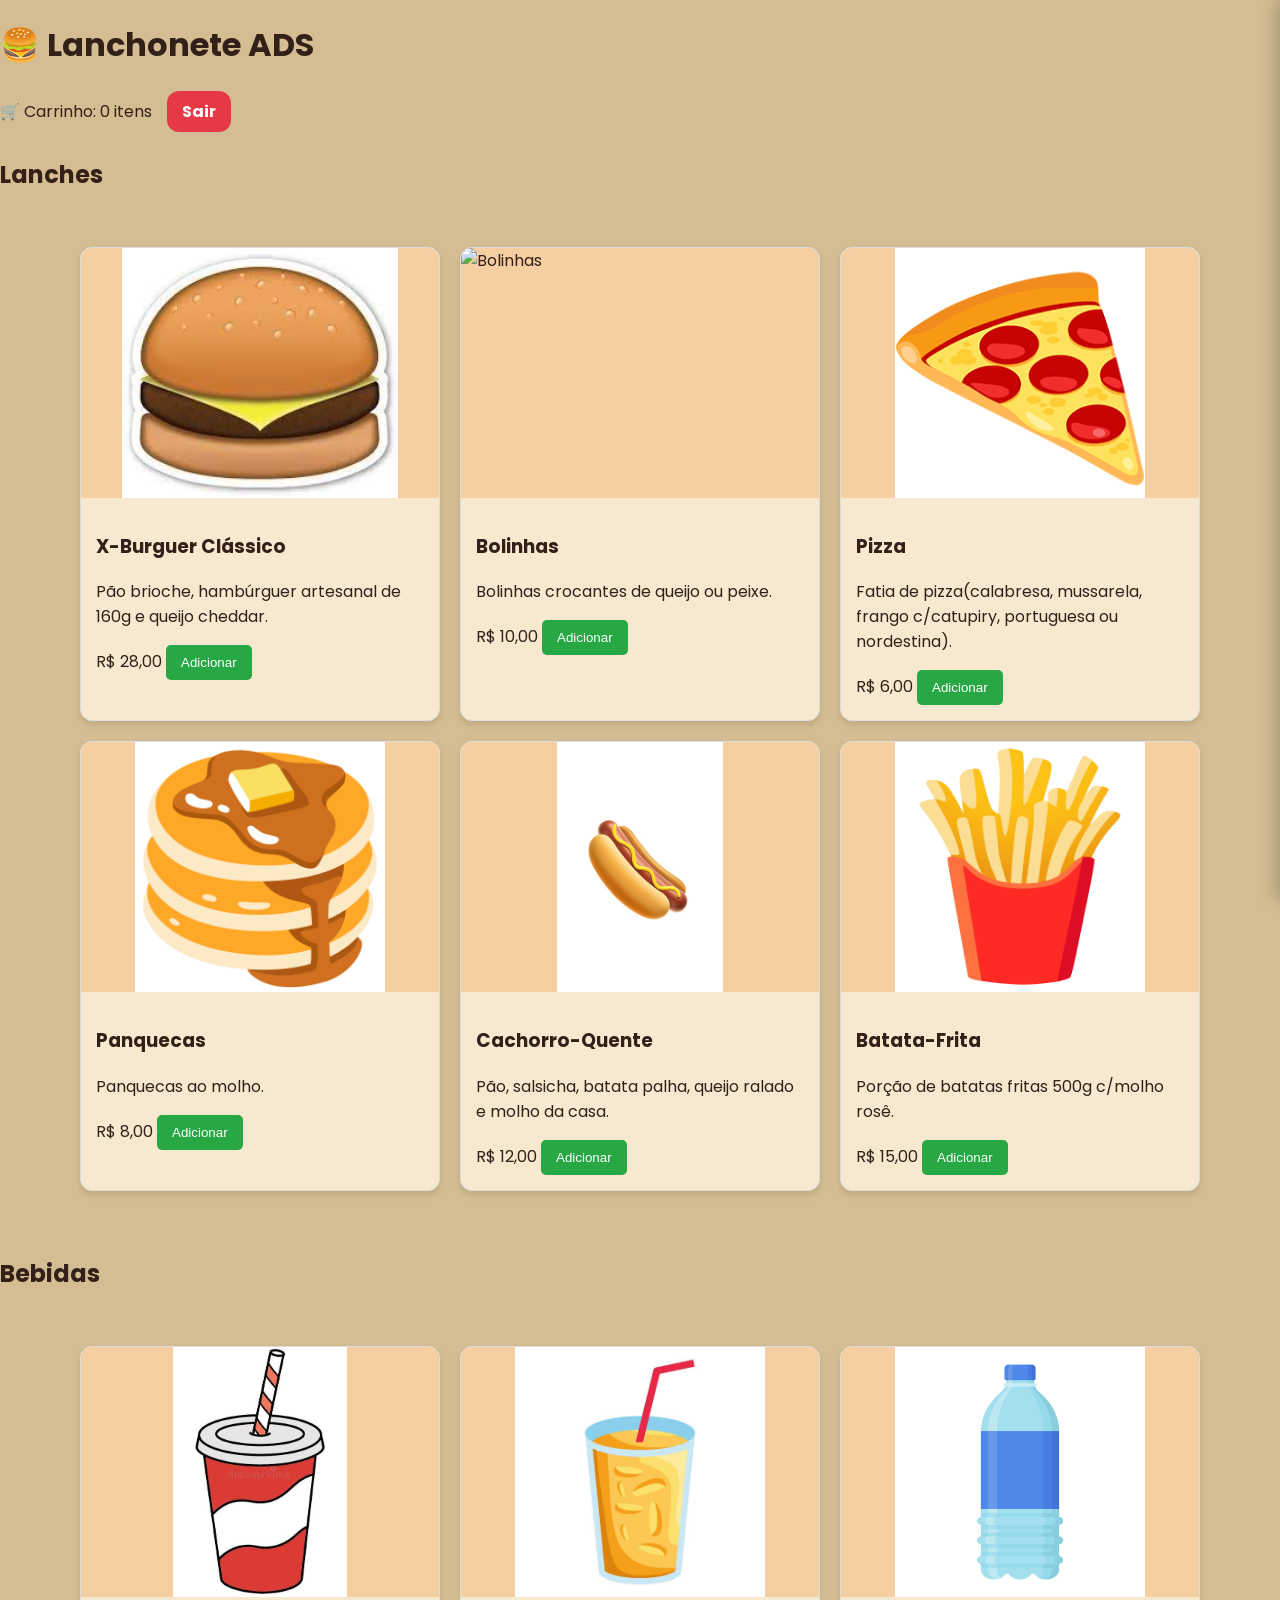
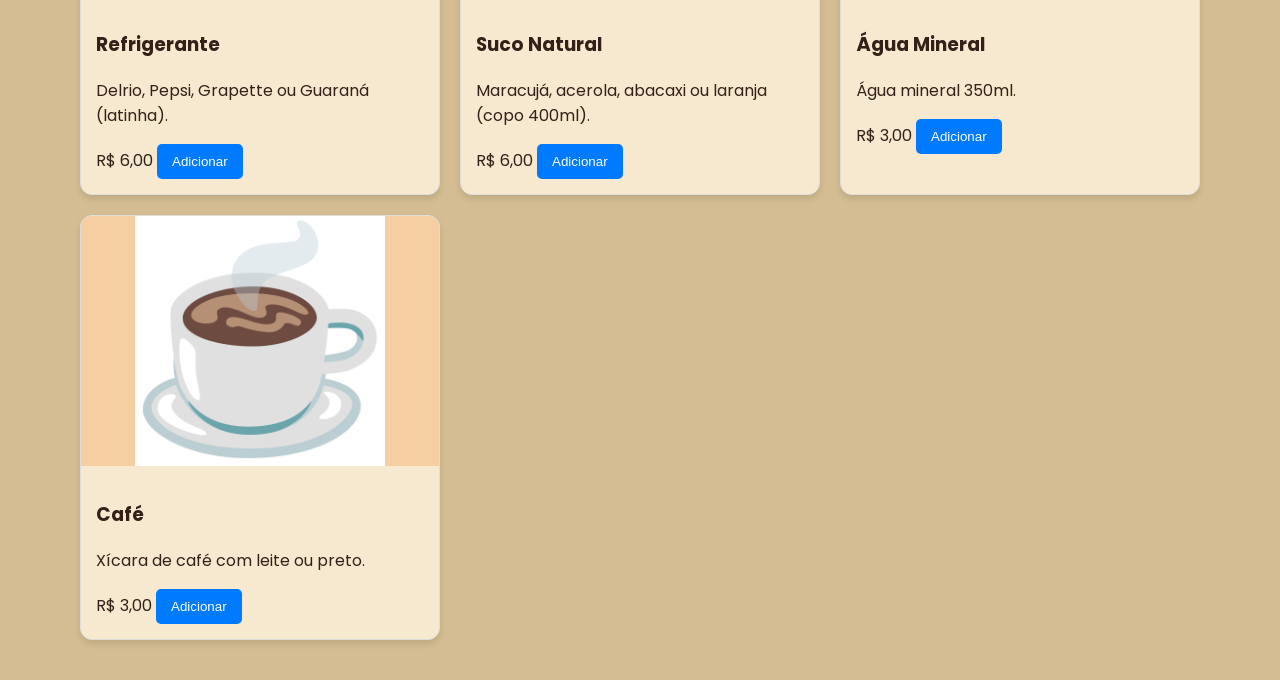
==== cardapio.html @ 3bb6f462 "Add files via upload" ====
<!DOCTYPE html>
<html lang="pt-BR">
<head>
    <meta charset="UTF-8">
    <meta name="viewport" content="width=device-width, initial-scale=1.0">
    <title>Lanchonete ADS</title>
    <link rel="stylesheet" href="estilos-cardapio.css">
</head>
<body>

    <header class="cabecalho">
        <h1>🍔 Lanchonete ADS</h1>
    
        <!-- Agrupamos os botões da direita em uma div para organizar melhor -->
        <div style="display: flex; gap: 15px; align-items: center;">
        
            <div class="info-carrinho" id="abrir-carrinho" style="cursor: pointer;">
                🛒 Carrinho: <span id="contador-itens">0</span> itens
            </div>

            <!-- NOVO CÓDIGO: Botão que aponta de volta para o index.html -->
            <a href="index.html" class="btn-sair">Sair</a>

        </div>
    </header>
    <main>
        <h2>Lanches</h2>

        <section class="vitrine-grid">
            <article class="card-produto">
                <img src="imagens/hamburguer.jpg" alt="X-Burguer Clássico"
                     class="imagem-produto">
                <div class="conteudo-card">
                    <h3>X-Burguer Clássico</h3>
                    <p>Pão brioche, hambúrguer artesanal de 160g e queijo cheddar.</p>
                    <span class="preco-destaque">R$ 28,00</span>
                    <button class="btn-adicionar"
                            data-nome="X-Burguer Clássico" data-preco="28">
                        Adicionar
                    </button>
                </div>
            </article>
       
            <article class="card-produto">
                <img src="imagens/Bolinhas.jpg" alt="Bolinhas"
                     class="imagem-produto">
                <div class="conteudo-card">
                    <h3>Bolinhas</h3>
                    <p>Bolinhas crocantes de queijo ou peixe.</p>
                    <span class="preco-destaque">R$ 10,00</span>
                    <button class="btn-adicionar"
                            data-nome="Bolinhas" data-preco="12">
                        Adicionar
                    </button>
                </div>
            </article>
           
            <article class="card-produto">
                <img src="imagens/pizza.jpg" alt="Pizza"
                     class="imagem-produto">
                <div class="conteudo-card">
                    <h3>Pizza</h3>
                    <p>Fatia de pizza(calabresa, mussarela, frango c/catupiry, portuguesa ou nordestina).</p>
                    <span class="preco-destaque">R$ 6,00</span>
                    <button class="btn-adicionar"
                            data-nome="Pizza" data-preco="6">
                        Adicionar
                    </button>
                </div>
            </article>
               
            <article class="card-produto">
                <img src="imagens/panquecas.jpg" alt="Panquecas"
                     class="imagem-produto">
                <div class="conteudo-card">
                    <h3>Panquecas</h3>
                    <p>Panquecas ao molho.</p>
                    <span class="preco-destaque">R$ 8,00</span>
                    <button class="btn-adicionar"
                            data-nome="Panquecas" data-preco="8">
                        Adicionar
                    </button>
                </div>
            </article>
        
            <article class="card-produto">
                <img src="imagens/hotdog.jpg" alt="Cachorro-Quente"
                     class="imagem-produto">
                <div class="conteudo-card">
                    <h3>Cachorro-Quente</h3>
                    <p>Pão, salsicha, batata palha, queijo ralado e molho da casa.</p>
                    <span class="preco-destaque">R$ 12,00</span>
                    <button class="btn-adicionar"
                            data-nome="Panquecas" data-preco="8">
                        Adicionar
                    </button>
                </div>
            </article>

            <article class="card-produto">
                <img src="imagens/batata.jpg" alt="Batata-Frita"
                     class="imagem-produto">
                <div class="conteudo-card">
                    <h3>Batata-Frita</h3>
                    <p>Porção de batatas fritas 500g c/molho rosê.</p>
                    <span class="preco-destaque">R$ 15,00</span>
                    <button class="btn-adicionar"
                            data-nome="Panquecas" data-preco="15">
                        Adicionar
                    </button>
                </div>
            </article>
       </section>
        
        <h2>Bebidas</h2>

        <section class="vitrine-grid grid-bebidas">
            <article class="card-produto">
                <img src="imagens/refrigerante.jpg" alt="Refrigerante"
                     class="imagem-produto">
                <div class="conteudo-card">
                    <h3>Refrigerante</h3>
                    <p>Delrio, Pepsi, Grapette ou Guaraná (latinha).</p>
                    <span class="preco-destaque">R$ 6,00</span>
                    <button class="btn-adicionar btn-bebida"
                            data-nome="Refrigerante" data-preco="6">
                        Adicionar
                    </button>
                </div>
            </article>

            <article class="card-produto">
                <img src="imagens/suco.jpg" alt="Suco Natural" class="imagem-produto">
                <div class="conteudo-card">
                    <h3>Suco Natural</h3>
                    <p>Maracujá, acerola, abacaxi ou laranja (copo 400ml).</p>
                    <span class="preco-destaque">R$ 6,00</span>
                    <button class="btn-adicionar btn-bebida"
                            data-nome="Suco Natural" data-preco="6">
                        Adicionar
                    </button>
                </div>
            </article>

            <article class="card-produto">
                <img src="imagens/agua.jpg" alt="Água Mineral"
                     class="imagem-produto">
                <div class="conteudo-card">
                    <h3>Água Mineral</h3>
                    <p>Água mineral 350ml.</p>
                    <span class="preco-destaque">R$ 3,00</span>
                    <button class="btn-adicionar btn-bebida"
                            data-nome="Água Mineral" data-preco="3">
                        Adicionar
                    </button>
                </div>
            </article>
        
            <article class="card-produto">
                <img src="imagens/cafe.jpg" alt="Café"
                     class="imagem-produto">
                <div class="conteudo-card">
                    <h3>Café</h3>
                    <p>Xícara de café com leite ou preto.</p>
                    <span class="preco-destaque">R$ 3,00</span>
                    <button class="btn-adicionar btn-bebida"
                            data-nome="Água Mineral" data-preco="3">
                        Adicionar
                    </button>
                </div>
            </article>        
        </section>
    </main>
    <!-- O Carrinho Lateral -->
    <aside id="sidebar-carrinho" class="carrinho-oculto">
        <div class="carrinho-cabecalho">
            <h2>Seu Pedido</h2>
            <button id="fechar-carrinho" class="btn-fechar">X</button>
        </div>
    
        <!-- Aqui os itens serão injetados pelo JS depois -->
        <ul id="lista-carrinho" class="carrinho-itens"></ul>

        <div class="carrinho-rodape">
            <h3>Total: R$ <span id="valor-total">0,00</span></h3>
            <button class="btn-finalizar">Finalizar Compra</button>
        </div>
    </aside>

    <script src="interacoes.js"></script>
</body>
</html>
---- estilos-cardapio.css ----
@import url('https://fonts.googleapis.com/css2?family=Poppins:wght@400;600&display=swap');

/* --- CONFIGURAÇÕES GERAIS --- */
:root {
    --cor-primaria: #d4bd92;
    --cor-secundaria: #f7deb0;
    --cor-fundo: #d4bd92;
    --cor-texto: #332018;
    --cor-card: #f7e9cf;
    --sombra-padrao: 0 4px 6px rgba(0, 0, 0, 0.1);
}

* {
    box-sizing: border-box;
}

body {
    font-family: 'Poppins', sans-serif;
    background-color: var(--cor-fundo);
    color: var(--cor-texto);
    margin: 0;
}

/* --- VITRINE DE PRODUTOS --- */
.vitrine-grid {
    display: grid;
    grid-template-columns: repeat(3, minmax(0, 1fr));
    gap: 20px;
    padding: 40px;
    max-width: 1200px;
    margin: 0 auto;
}

.card-produto {
    background-color: var(--cor-card);
    border: 1px solid #ddd;
    border-radius: 12px;
    overflow: hidden;
    box-shadow: var(--sombra-padrao);
    transition: transform 0.3s ease;
}

.card-produto:hover {
    transform: translateY(-8px);
}

/* Imagens padronizadas */
.imagem-produto {
    width: 100%;
    height: 250px;
    object-fit: contain;
    display: block;
    background-color: #f5cea1;
}

.conteudo-card {
    padding: 15px;
}

main h2 {
    margin: 25px 0 15px;
}

/* --- BOTÕES DE ADICIONAR --- */
.btn-adicionar {
    background-color: #28a745;
    color: white;
    border: none;
    padding: 10px 15px;
    border-radius: 5px;
    cursor: pointer;
}

.btn-adicionar:hover {
    background-color: #218838;
}

/* Botões das bebidas */
.btn-adicionar.btn-bebida {
    background-color: #007bff;
}

.btn-adicionar.btn-bebida:hover {
    background-color: #0056b3;
}

/* --- CARRINHO LATERAL --- */
#sidebar-carrinho {
    position: fixed;
    top: 0;
    right: 0;
    width: 350px;
    height: 100vh;
    background-color: var(--cor-card);
    box-shadow: -5px 0 15px rgba(0, 0, 0, 0.2);
    z-index: 1000;
    display: flex;
    flex-direction: column;
    transition: transform 0.4s ease-in-out;
}

/* Carrinho escondido */
.carrinho-oculto {
    transform: translateX(100%);
}

/* Carrinho visível */
.carrinho-aberto {
    transform: translateX(0);
}

/* Cabeçalho do carrinho */
.carrinho-cabecalho {
    display: flex;
    justify-content: space-between;
    align-items: center;
    padding: 20px;
    background-color: var(--cor-secundaria);
    color: #000;
}

.btn-fechar {
    background: transparent;
    color: #000;
    border: none;
    font-size: 1.5rem;
    font-weight: bold;
    cursor: pointer;
}

/* Lista de itens */
.carrinho-itens {
    padding: 20px;
    list-style: none;
    flex-grow: 1;
    overflow-y: auto;
}

.carrinho-itens li {
    padding: 15px 0;
    border-bottom: 1px solid #eee;
    color: var(--cor-texto);
    font-weight: 600;
}

/* Rodapé do carrinho */
.carrinho-rodape {
    padding: 20px;
    border-top: 2px solid #eee;
}

.btn-finalizar {
    width: 100%;
    padding: 15px;
    background-color: #15803d;
    color: white;
    border: none;
    border-radius: 6px;
    font-size: 1.1rem;
    font-weight: bold;
    cursor: pointer;
    margin-top: 15px;
}

.btn-finalizar:hover {
    background-color: #166534;
}

/* --- BOTÃO DE SAIR --- */
.btn-sair {
    color: white;
    text-decoration: none;
    font-weight: bold;
    background-color: #e63946;
    padding: 8px 15px;
    border-radius: 12px;
}

.btn-sair:hover {
    background-color: #d62828;
}

/* --- RESPONSIVIDADE --- */
@media (max-width: 768px) {
    .cabecalho {
        flex-direction: column;
        gap: 15px;
        text-align: center;
    }

    .vitrine-grid {
        grid-template-columns: repeat(2, minmax(0, 1fr));
        padding: 20px 15px;
        gap: 15px;
    }

    #sidebar-carrinho {
        width: 100%;
    }

    .imagem-produto {
        height: 200px;
    }
}

@media (max-width: 480px) {
    .vitrine-grid {
        grid-template-columns: 1fr;
    }

    .imagem-produto {
        height: 250px;
    }
}
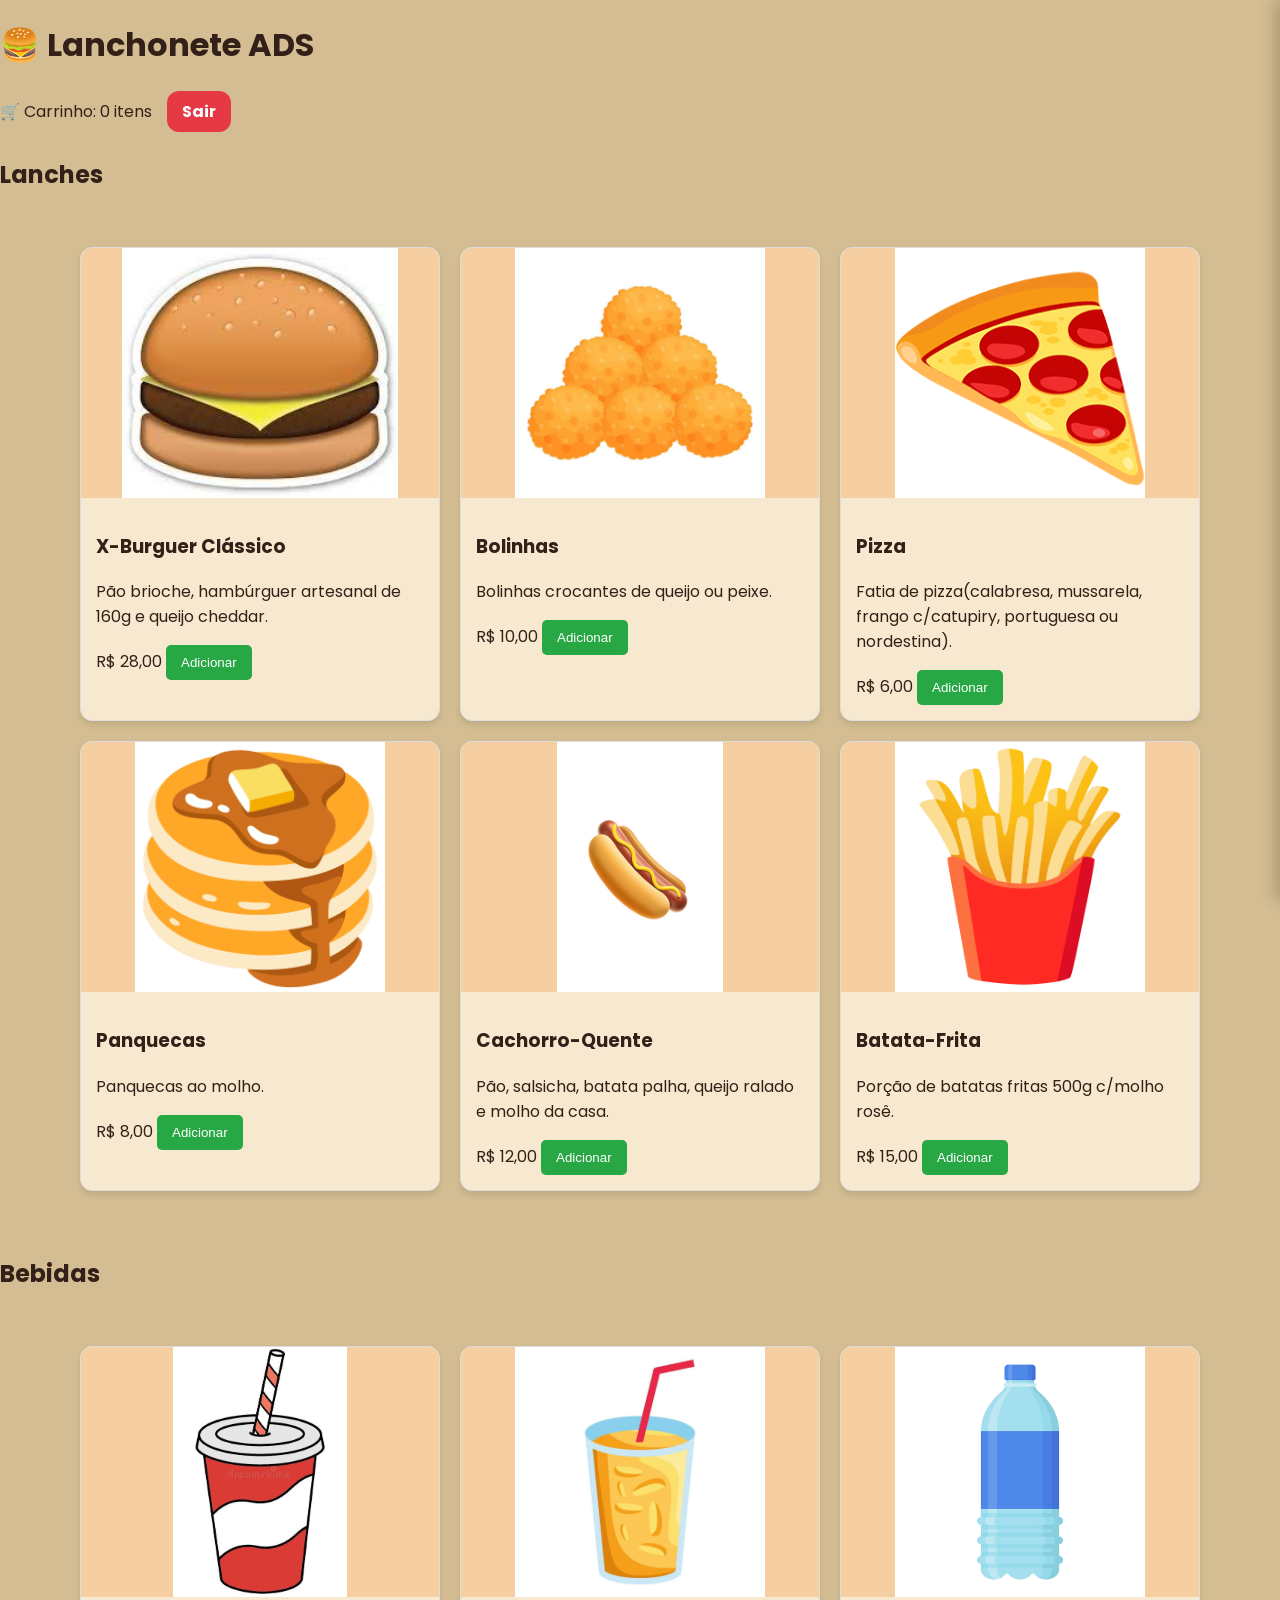
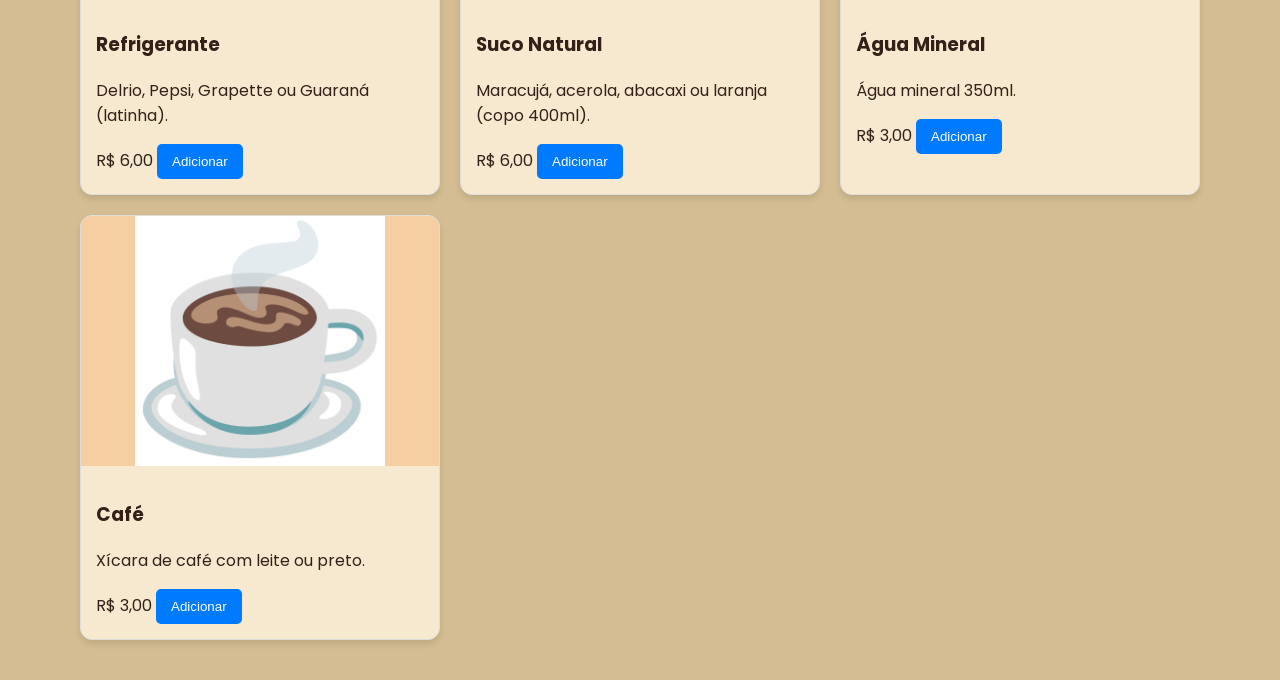
==== commit 4d62821e: "Add files via upload" ====
--- a/cardapio.html
+++ b/cardapio.html
@@ -43,7 +43,7 @@
             </article>
        
             <article class="card-produto">
-                <img src="imagens/Bolinhas.jpg" alt="Bolinhas"
+                <img src="imagens/bolinhas.jpg" alt="Bolinhas"
                      class="imagem-produto">
                 <div class="conteudo-card">
                     <h3>Bolinhas</h3>
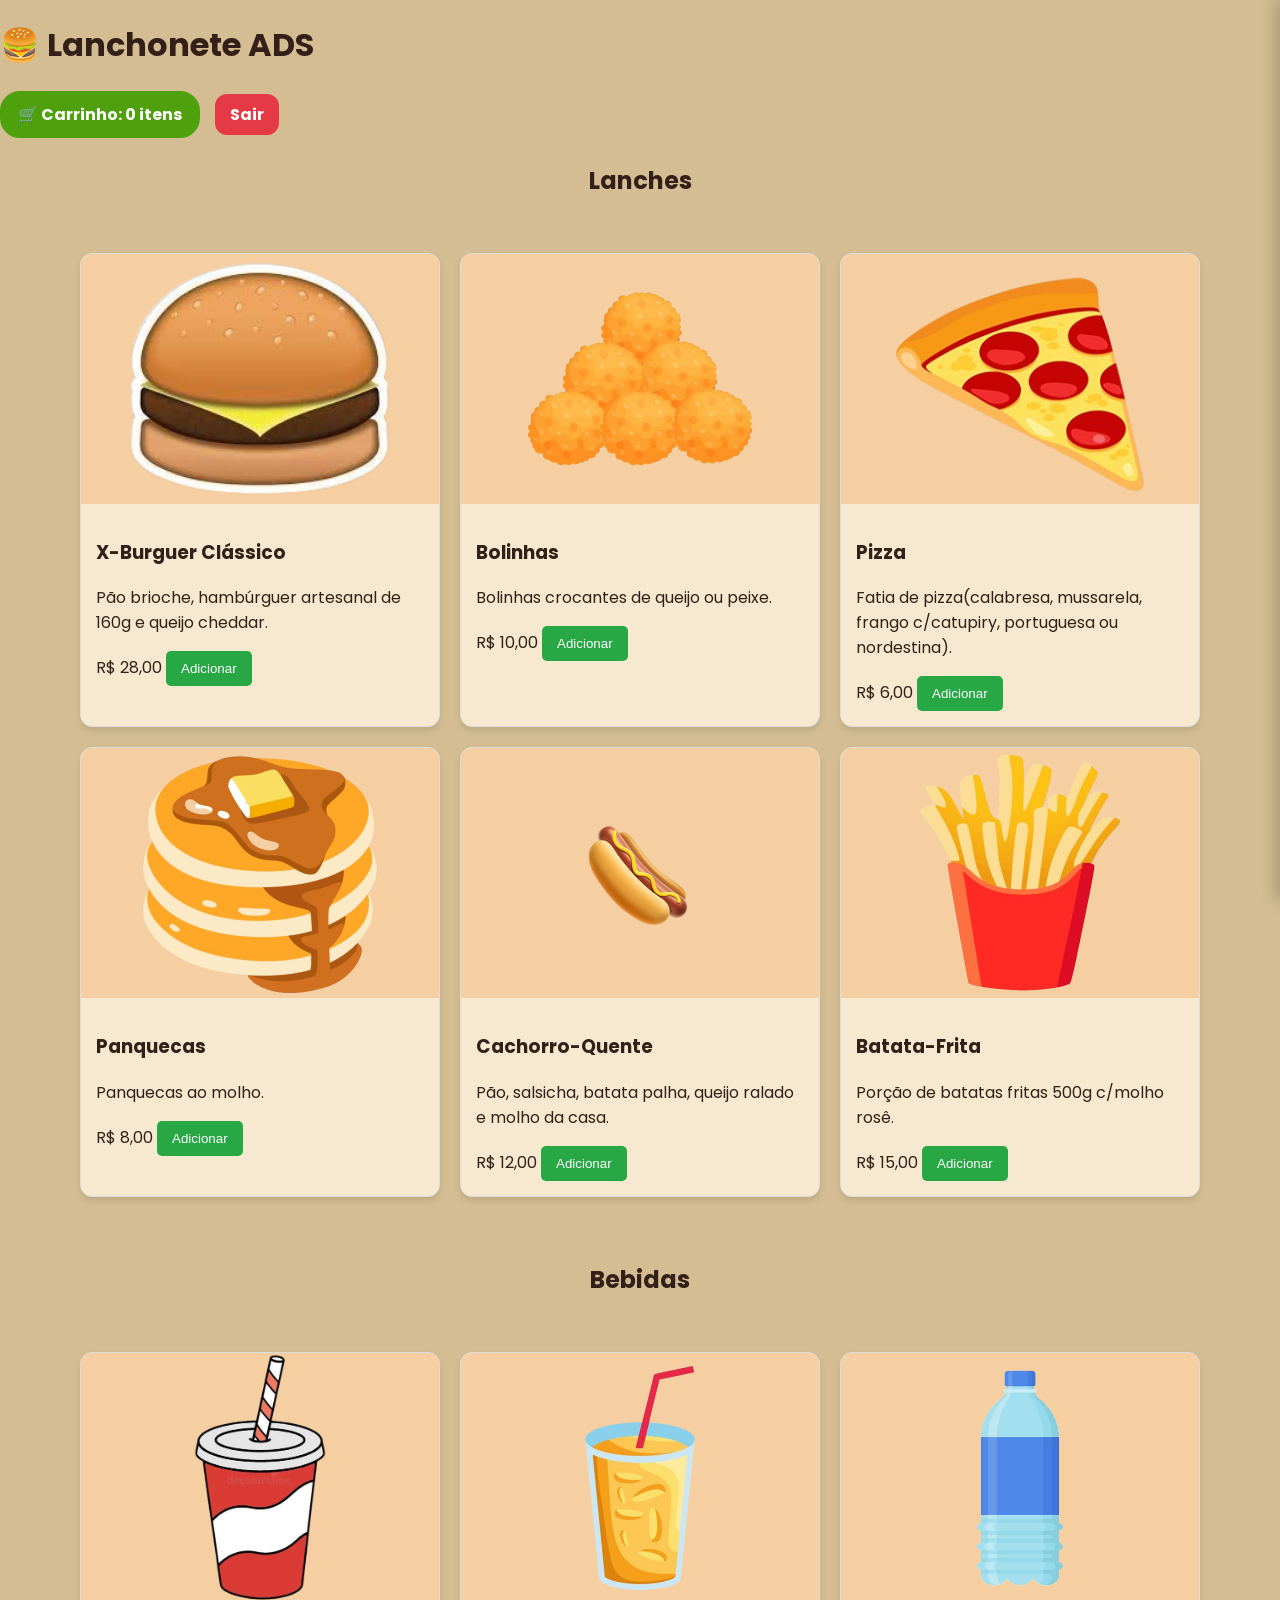
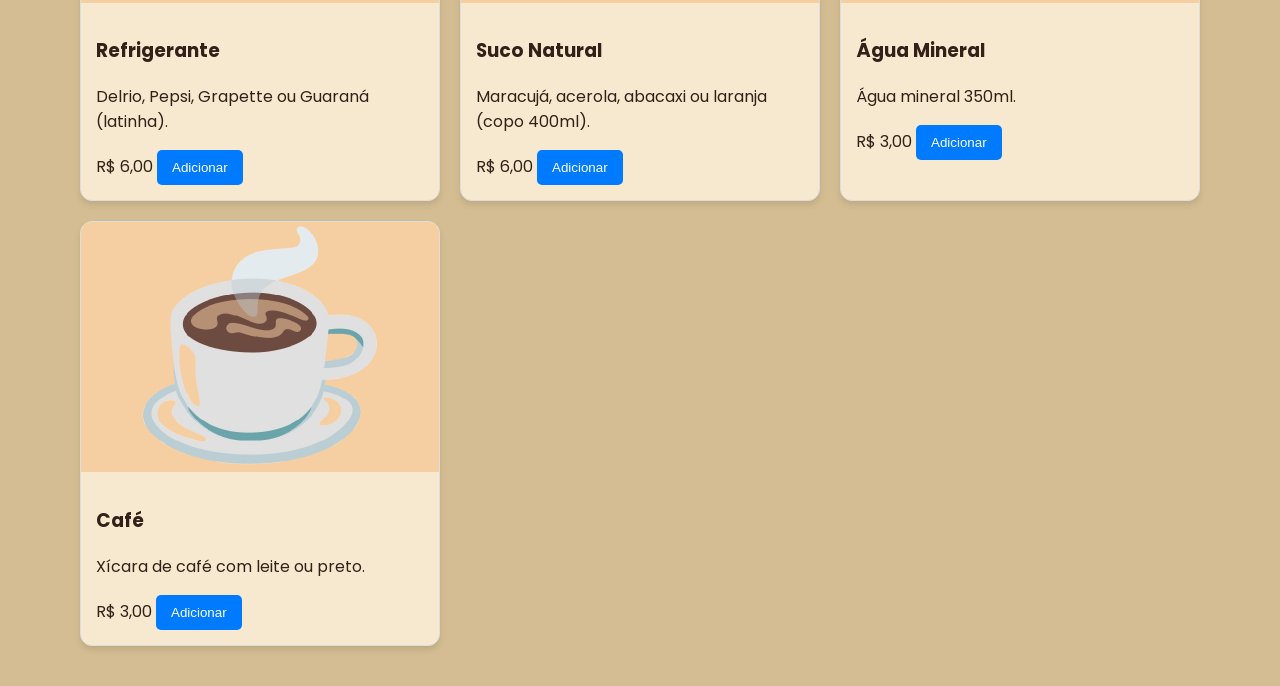
==== commit eb29695d: "Add files via upload" ====
--- a/cardapio.html
+++ b/cardapio.html
@@ -65,7 +65,7 @@
                     <span class="preco-destaque">R$ 6,00</span>
                     <button class="btn-adicionar"
                             data-nome="Pizza" data-preco="6">
-                        Adicionar
+                        Adicionar        
                     </button>
                 </div>
             </article>
@@ -131,7 +131,8 @@
             </article>
 
             <article class="card-produto">
-                <img src="imagens/suco.jpg" alt="Suco Natural" class="imagem-produto">
+                <img src="imagens/suco.jpg" alt="Suco Natural" 
+                     class="imagem-produto">
                 <div class="conteudo-card">
                     <h3>Suco Natural</h3>
                     <p>Maracujá, acerola, abacaxi ou laranja (copo 400ml).</p>
--- a/estilos-cardapio.css
+++ b/estilos-cardapio.css
@@ -22,6 +22,22 @@
     margin: 0;
 }
 
+.info-carrinho {
+    color: white;
+    font-weight: bold;
+    background-color: #4fa00d;
+    border: 3px solid #4fa00d;
+    padding: 8px 15px;
+    border-radius: 20px;
+    cursor: pointer;
+    transition: background-color 0.3s ease;
+}
+
+.info-carrinho:hover {
+    background-color: #4fa00d;
+}
+
+
 /* --- VITRINE DE PRODUTOS --- */
 .vitrine-grid {
     display: grid;
@@ -60,6 +76,7 @@
 
 main h2 {
     margin: 25px 0 15px;
+    text-align: center;
 }
 
 /* --- BOTÕES DE ADICIONAR --- */
